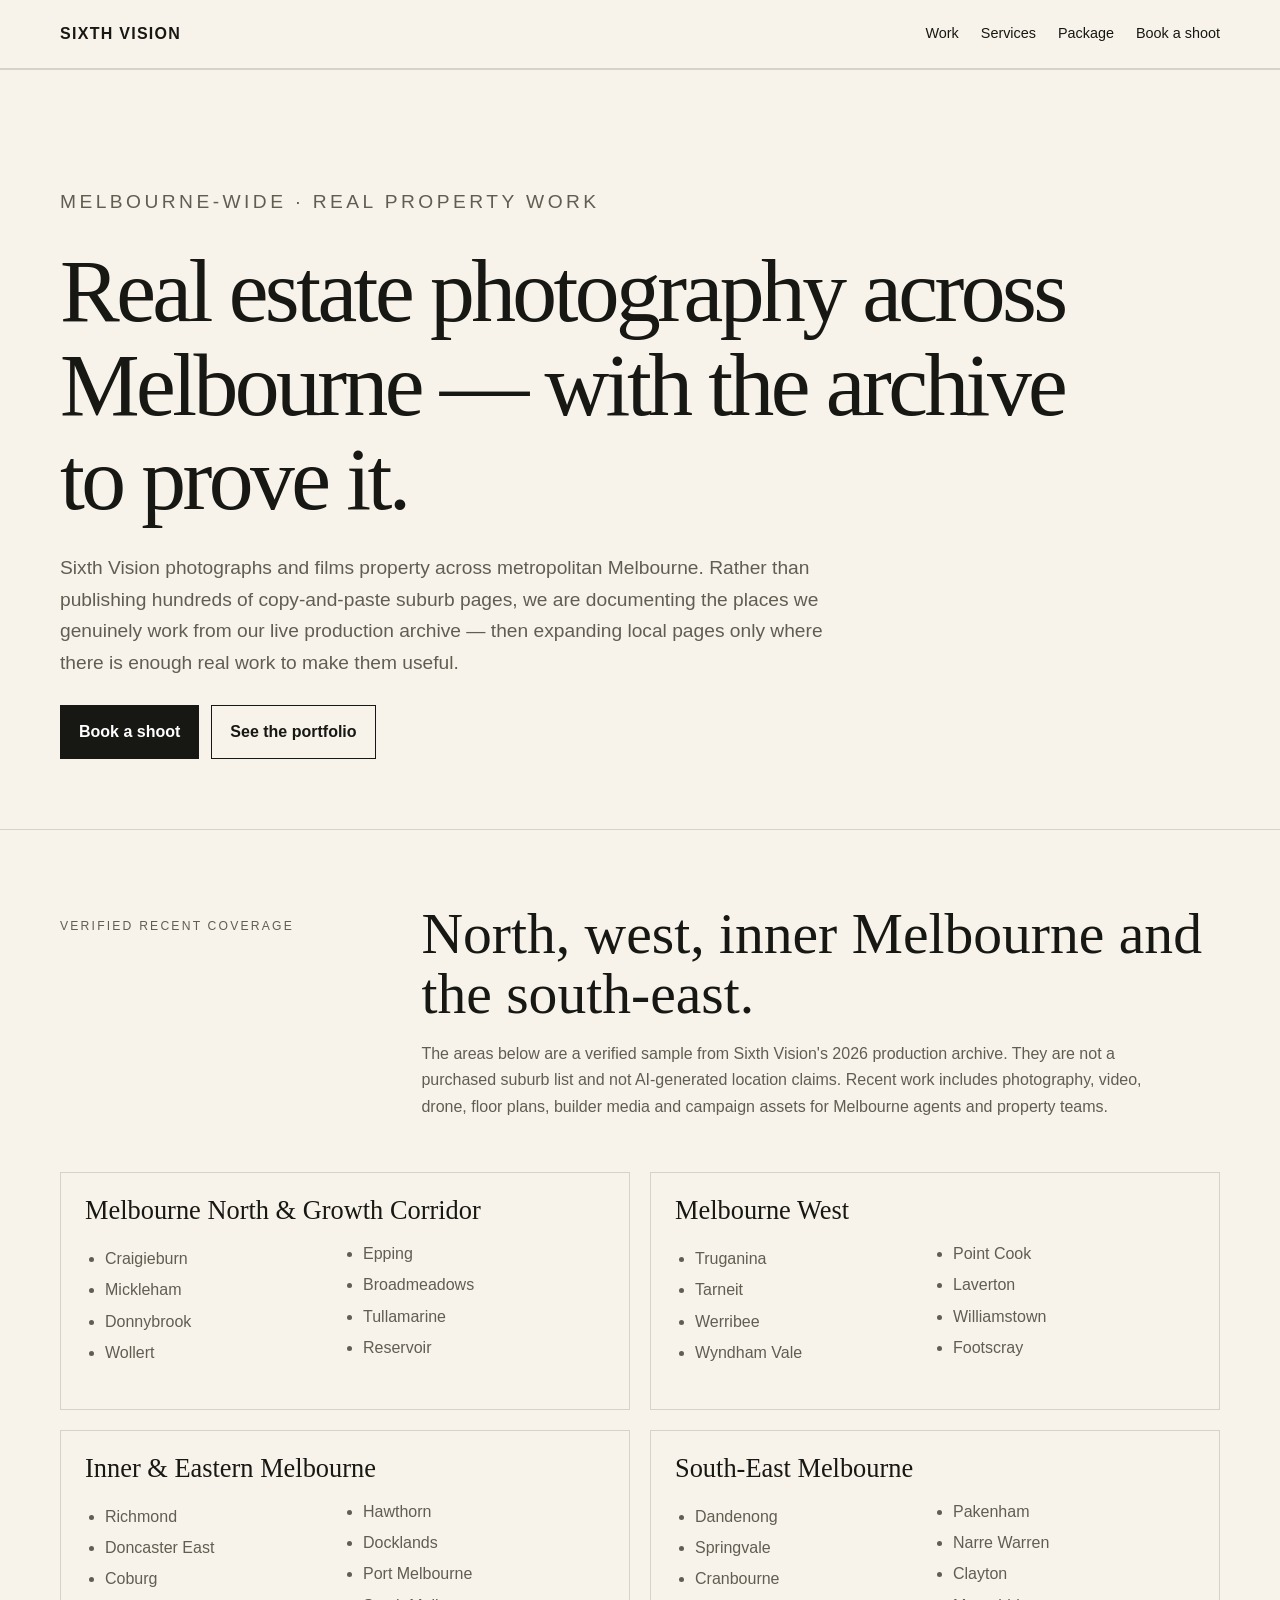
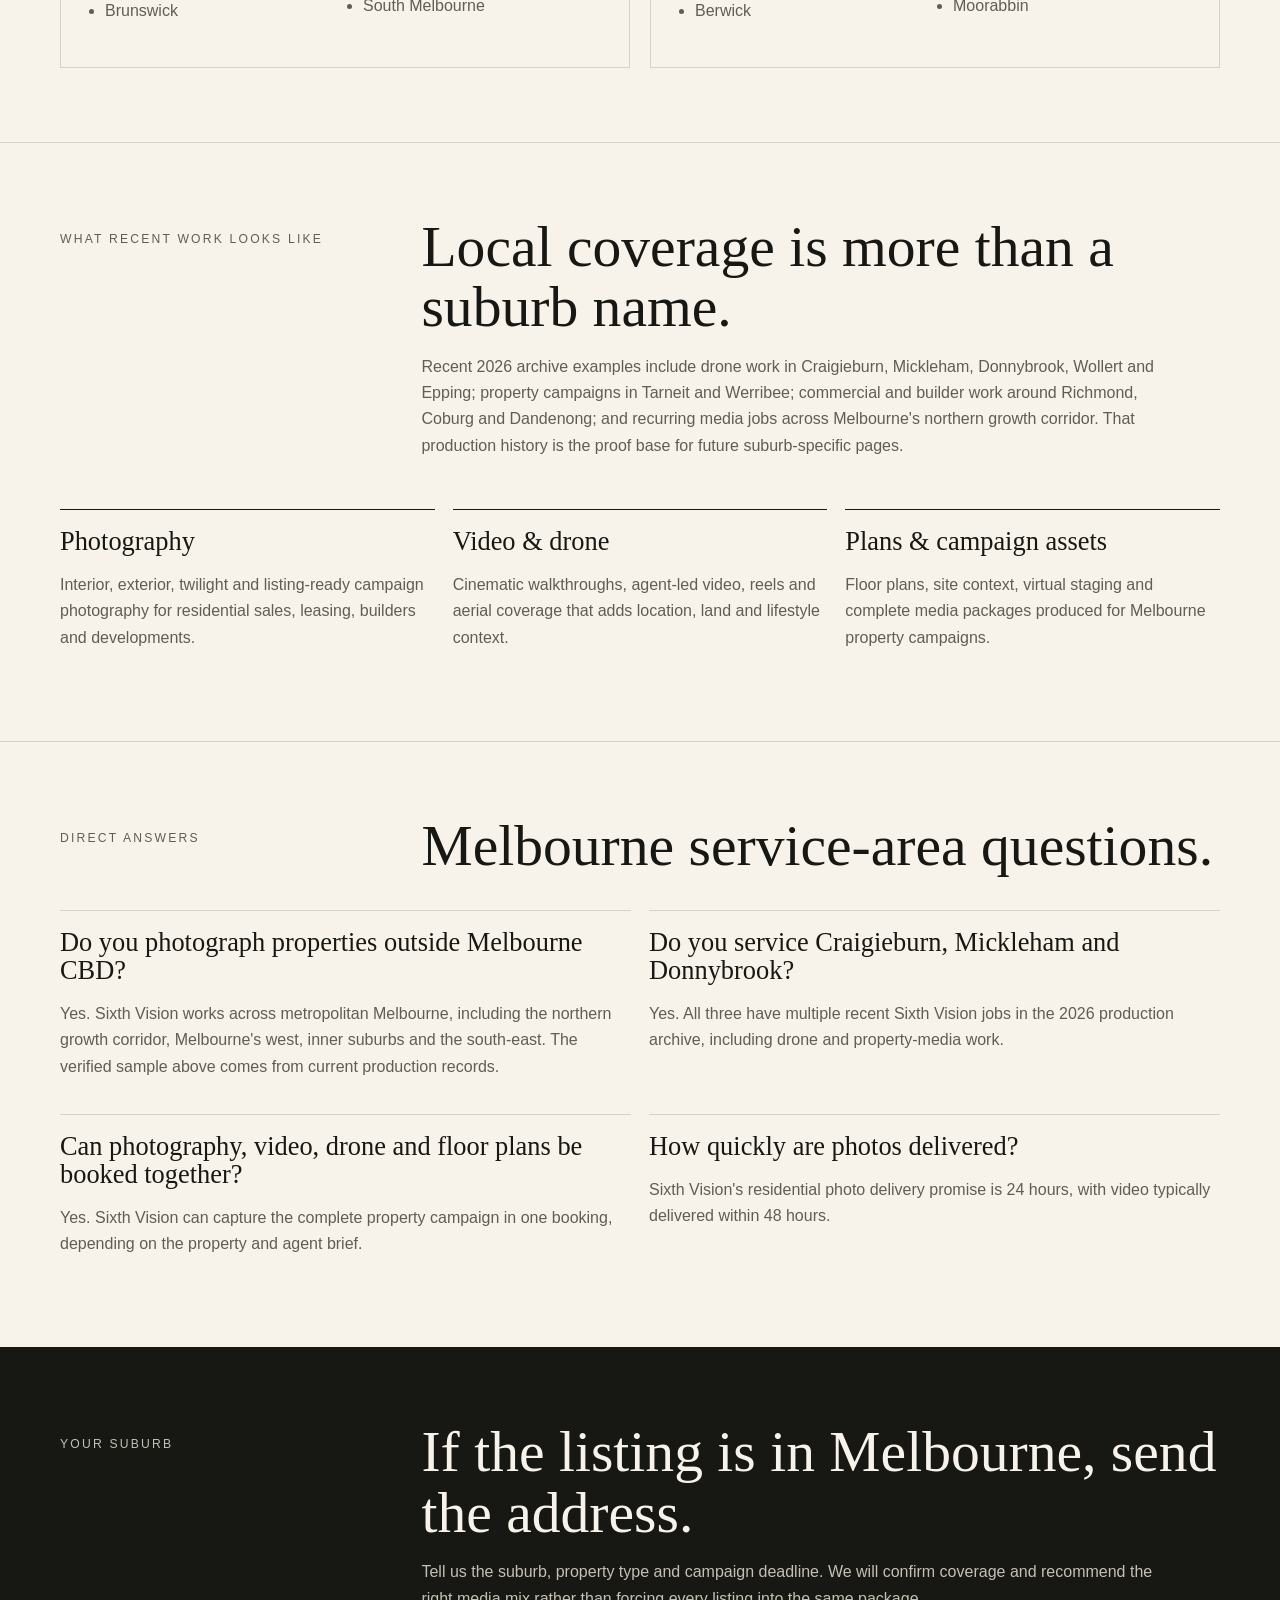
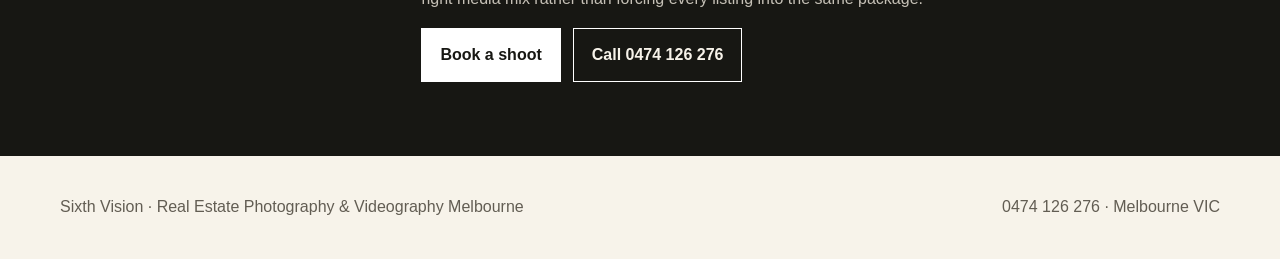
==== melbourne-service-areas/index.html @ 9a81800c "seo: add proof-backed Melbourne service areas page" ====
<!doctype html>
<html lang="en-AU">
<head>
<meta charset="utf-8">
<meta name="viewport" content="width=device-width,initial-scale=1">
<title>Real Estate Photography Across Melbourne | Sixth Vision Service Areas</title>
<meta name="description" content="Sixth Vision photographs real estate across Melbourne. See verified 2026 coverage across Melbourne's north, west, inner suburbs and south-east, with photography, video, drone and floor plans.">
<link rel="canonical" href="https://sixthvision.com.au/melbourne-service-areas/">
<meta name="robots" content="index,follow,max-image-preview:large">
<meta property="og:type" content="website">
<meta property="og:site_name" content="Sixth Vision">
<meta property="og:title" content="Real Estate Photography Across Melbourne | Sixth Vision">
<meta property="og:description" content="Verified recent Sixth Vision property-media work across Melbourne's north, west, inner suburbs and south-east.">
<meta property="og:url" content="https://sixthvision.com.au/melbourne-service-areas/">
<meta property="og:image" content="https://sixthvision.com.au/assets/img/og.jpg">
<meta name="twitter:card" content="summary_large_image">
<style>
:root{--paper:#f7f3ea;--ink:#171713;--muted:#625d53;--line:rgba(23,23,19,.15);--dark:#171713;--gold:#a37a32}
*{box-sizing:border-box}html{scroll-behavior:smooth}body{margin:0;background:var(--paper);color:var(--ink);font-family:Arial,Helvetica,sans-serif;line-height:1.65}
a{color:inherit}.wrap{width:min(1160px,calc(100% - 40px));margin:auto}
header{position:sticky;top:0;z-index:5;background:rgba(247,243,234,.94);backdrop-filter:blur(10px);border-bottom:1px solid var(--line)}
nav{min-height:68px;display:flex;justify-content:space-between;align-items:center;gap:24px}.brand{text-decoration:none;font-weight:700;letter-spacing:.08em}.navlinks{display:flex;gap:22px}.navlinks a{text-decoration:none;font-size:.9rem}
.hero{padding:90px 0 70px}.eyebrow{font-size:.76rem;text-transform:uppercase;letter-spacing:.18em;color:var(--muted)}
h1,h2,h3{font-family:Georgia,'Times New Roman',serif;font-weight:400;line-height:1.05;margin:0}h1{font-size:clamp(3rem,7vw,6.6rem);letter-spacing:-.04em;max-width:1050px}h2{font-size:clamp(2.2rem,4.5vw,4.5rem)}h3{font-size:1.65rem}
.hero p{max-width:780px;font-size:1.2rem;color:var(--muted);margin:26px 0}.cta{display:flex;gap:12px;flex-wrap:wrap}.btn{padding:13px 18px;border:1px solid var(--ink);text-decoration:none;font-weight:700}.btn.primary{background:var(--ink);color:#fff}
section{padding:74px 0;border-top:1px solid var(--line)}.intro{display:grid;grid-template-columns:.8fr 2fr;gap:42px}.intro p{color:var(--muted);max-width:760px}
.regions{display:grid;grid-template-columns:repeat(2,1fr);gap:20px;margin-top:36px}.region{border:1px solid var(--line);padding:24px}.region ul{columns:2;padding-left:20px;color:var(--muted)}.region li{margin:5px 0}
.proof{display:grid;grid-template-columns:repeat(3,1fr);gap:18px;margin-top:34px}.proof article{border-top:1px solid var(--ink);padding-top:18px}.proof p{color:var(--muted)}
.qa{display:grid;grid-template-columns:1fr 1fr;gap:18px;margin-top:34px}.qa article{border-top:1px solid var(--line);padding-top:18px}.qa p{color:var(--muted)}
.dark{background:var(--dark);color:#f7f3ea}.dark p{color:#c5c0b6}.dark .btn{border-color:#fff}.dark .btn.primary{background:#fff;color:var(--dark)}
footer{padding:38px 0}.foot{display:flex;justify-content:space-between;gap:20px;flex-wrap:wrap;color:var(--muted)}
@media(max-width:800px){.navlinks{display:none}.intro,.regions,.proof,.qa{grid-template-columns:1fr}.region ul{columns:1}.hero{padding-top:58px}}
</style>
<script type="application/ld+json">
{"@context":"https://schema.org","@type":"Service","name":"Real Estate Photography Across Melbourne","serviceType":"Real estate photography and videography","provider":{"@id":"https://sixthvision.com.au/#business"},"areaServed":{"@type":"City","name":"Melbourne"},"url":"https://sixthvision.com.au/melbourne-service-areas/","description":"Real estate photography, videography, drone, floor plans and property media across Melbourne."}
</script>
<script type="application/ld+json">
{"@context":"https://schema.org","@type":"BreadcrumbList","itemListElement":[{"@type":"ListItem","position":1,"name":"Sixth Vision","item":"https://sixthvision.com.au/"},{"@type":"ListItem","position":2,"name":"Melbourne service areas","item":"https://sixthvision.com.au/melbourne-service-areas/"}]}
</script>
</head>
<body>
<header><div class="wrap"><nav><a class="brand" href="/">SIXTH VISION</a><div class="navlinks"><a href="/#work">Work</a><a href="/#services">Services</a><a href="/#package">Package</a><a href="/#contact">Book a shoot</a></div></nav></div></header>
<main>
<section class="hero"><div class="wrap">
<p class="eyebrow">Melbourne-wide · Real property work</p>
<h1>Real estate photography across Melbourne — with the archive to prove it.</h1>
<p>Sixth Vision photographs and films property across metropolitan Melbourne. Rather than publishing hundreds of copy-and-paste suburb pages, we are documenting the places we genuinely work from our live production archive — then expanding local pages only where there is enough real work to make them useful.</p>
<div class="cta"><a class="btn primary" href="/#contact">Book a shoot</a><a class="btn" href="/#work">See the portfolio</a></div>
</div></section>

<section><div class="wrap">
<div class="intro"><p class="eyebrow">Verified recent coverage</p><div><h2>North, west, inner Melbourne and the south-east.</h2><p>The areas below are a verified sample from Sixth Vision's 2026 production archive. They are not a purchased suburb list and not AI-generated location claims. Recent work includes photography, video, drone, floor plans, builder media and campaign assets for Melbourne agents and property teams.</p></div></div>
<div class="regions">
<div class="region"><h3>Melbourne North &amp; Growth Corridor</h3><ul><li>Craigieburn</li><li>Mickleham</li><li>Donnybrook</li><li>Wollert</li><li>Epping</li><li>Broadmeadows</li><li>Tullamarine</li><li>Reservoir</li></ul></div>
<div class="region"><h3>Melbourne West</h3><ul><li>Truganina</li><li>Tarneit</li><li>Werribee</li><li>Wyndham Vale</li><li>Point Cook</li><li>Laverton</li><li>Williamstown</li><li>Footscray</li></ul></div>
<div class="region"><h3>Inner &amp; Eastern Melbourne</h3><ul><li>Richmond</li><li>Doncaster East</li><li>Coburg</li><li>Brunswick</li><li>Hawthorn</li><li>Docklands</li><li>Port Melbourne</li><li>South Melbourne</li></ul></div>
<div class="region"><h3>South-East Melbourne</h3><ul><li>Dandenong</li><li>Springvale</li><li>Cranbourne</li><li>Berwick</li><li>Pakenham</li><li>Narre Warren</li><li>Clayton</li><li>Moorabbin</li></ul></div>
</div>
</div></section>

<section><div class="wrap">
<div class="intro"><p class="eyebrow">What recent work looks like</p><div><h2>Local coverage is more than a suburb name.</h2><p>Recent 2026 archive examples include drone work in Craigieburn, Mickleham, Donnybrook, Wollert and Epping; property campaigns in Tarneit and Werribee; commercial and builder work around Richmond, Coburg and Dandenong; and recurring media jobs across Melbourne's northern growth corridor. That production history is the proof base for future suburb-specific pages.</p></div></div>
<div class="proof">
<article><h3>Photography</h3><p>Interior, exterior, twilight and listing-ready campaign photography for residential sales, leasing, builders and developments.</p></article>
<article><h3>Video &amp; drone</h3><p>Cinematic walkthroughs, agent-led video, reels and aerial coverage that adds location, land and lifestyle context.</p></article>
<article><h3>Plans &amp; campaign assets</h3><p>Floor plans, site context, virtual staging and complete media packages produced for Melbourne property campaigns.</p></article>
</div>
</div></section>

<section><div class="wrap">
<div class="intro"><p class="eyebrow">Direct answers</p><div><h2>Melbourne service-area questions.</h2></div></div>
<div class="qa">
<article><h3>Do you photograph properties outside Melbourne CBD?</h3><p>Yes. Sixth Vision works across metropolitan Melbourne, including the northern growth corridor, Melbourne's west, inner suburbs and the south-east. The verified sample above comes from current production records.</p></article>
<article><h3>Do you service Craigieburn, Mickleham and Donnybrook?</h3><p>Yes. All three have multiple recent Sixth Vision jobs in the 2026 production archive, including drone and property-media work.</p></article>
<article><h3>Can photography, video, drone and floor plans be booked together?</h3><p>Yes. Sixth Vision can capture the complete property campaign in one booking, depending on the property and agent brief.</p></article>
<article><h3>How quickly are photos delivered?</h3><p>Sixth Vision's residential photo delivery promise is 24 hours, with video typically delivered within 48 hours.</p></article>
</div>
</div></section>

<section class="dark"><div class="wrap">
<div class="intro"><p class="eyebrow">Your suburb</p><div><h2>If the listing is in Melbourne, send the address.</h2><p>Tell us the suburb, property type and campaign deadline. We will confirm coverage and recommend the right media mix rather than forcing every listing into the same package.</p><div class="cta"><a class="btn primary" href="/#contact">Book a shoot</a><a class="btn" href="tel:+61474126276">Call 0474 126 276</a></div></div></div>
</div></section>
</main>
<footer><div class="wrap foot"><span>Sixth Vision · Real Estate Photography &amp; Videography Melbourne</span><span>0474 126 276 · Melbourne VIC</span></div></footer>
</body></html>
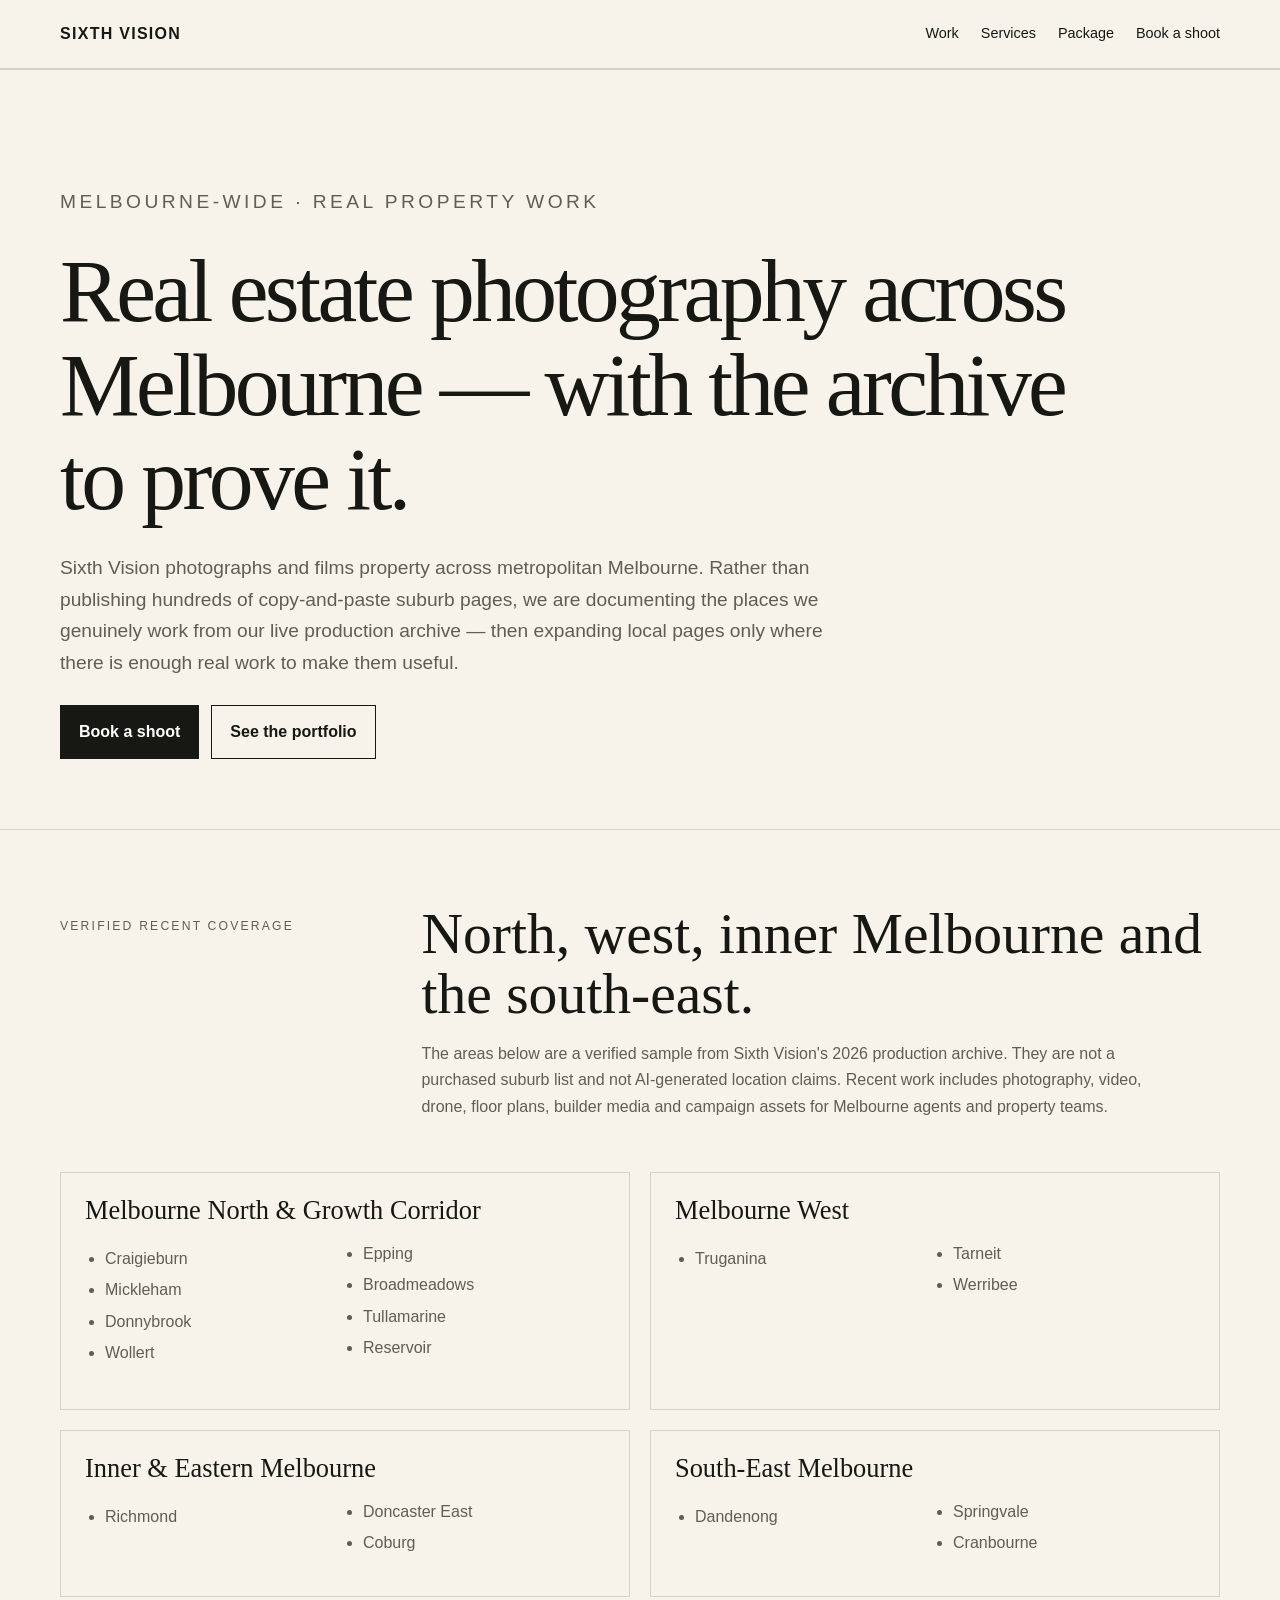
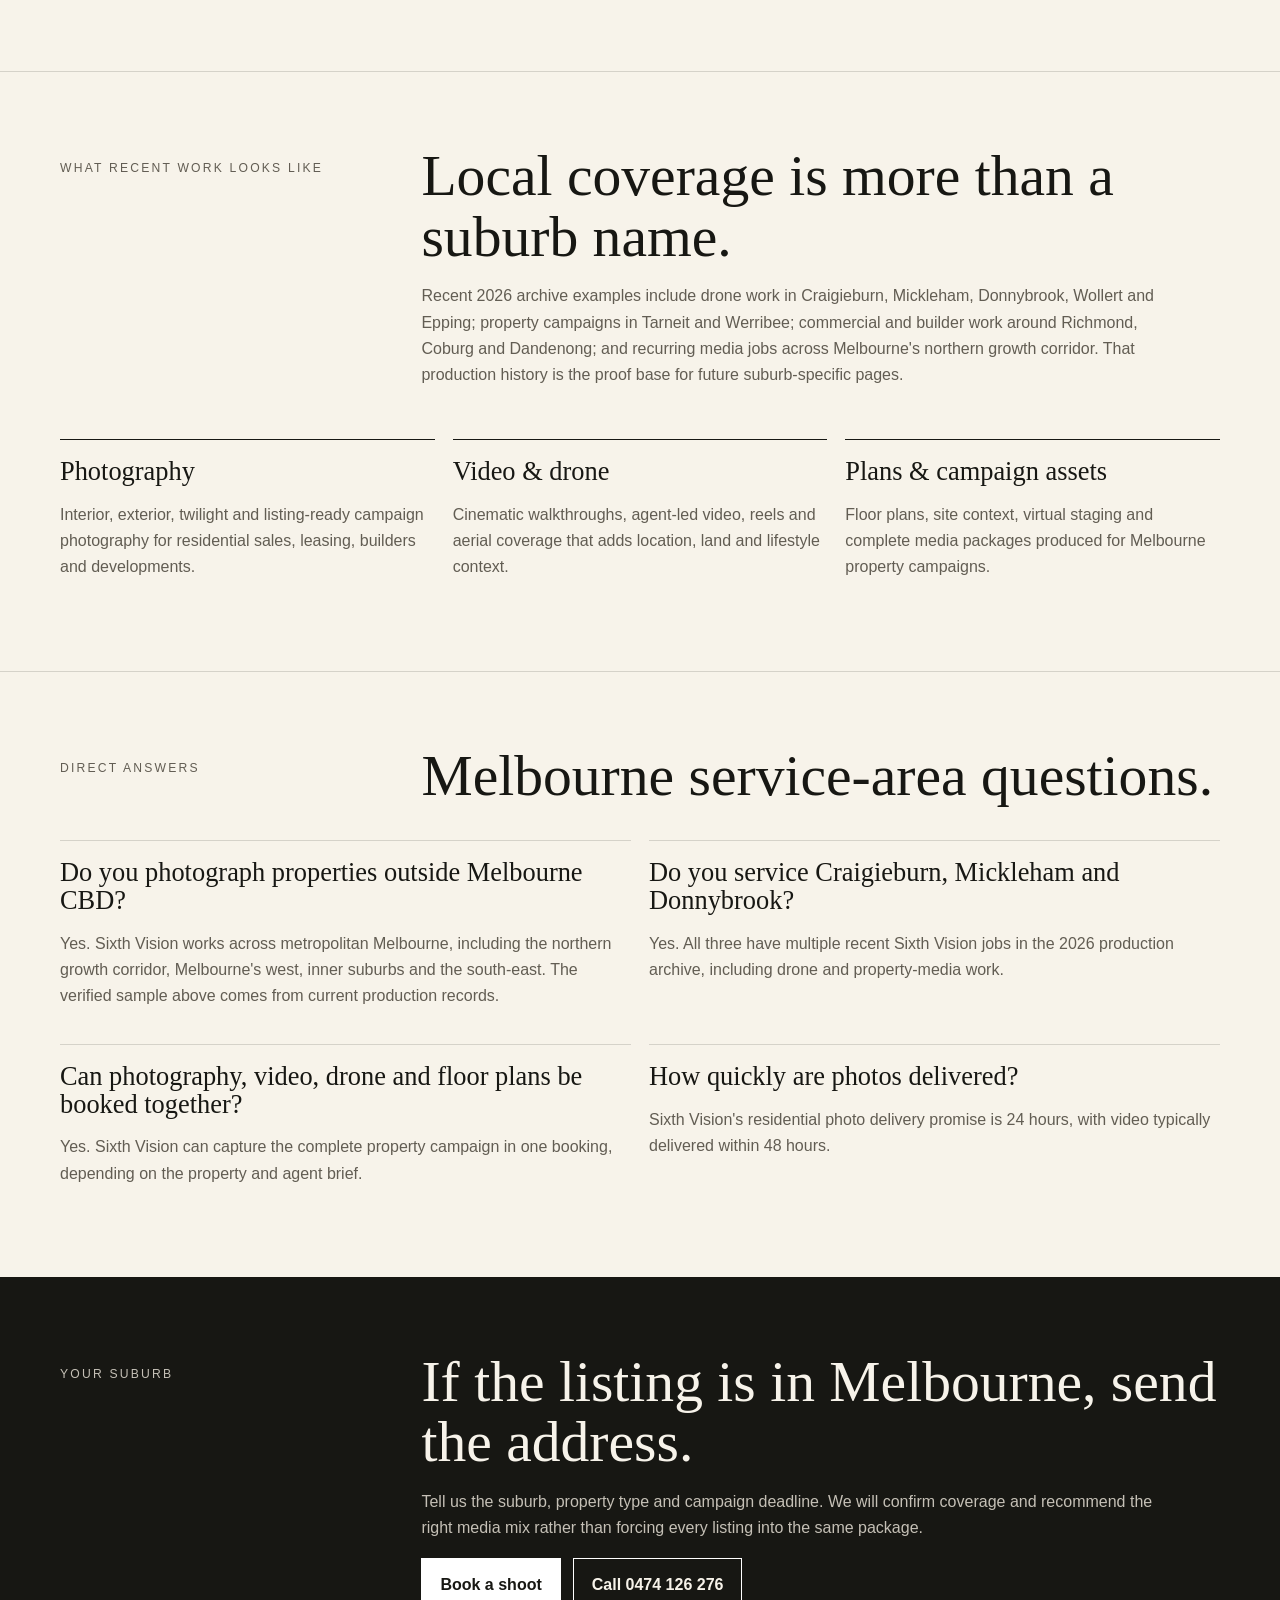
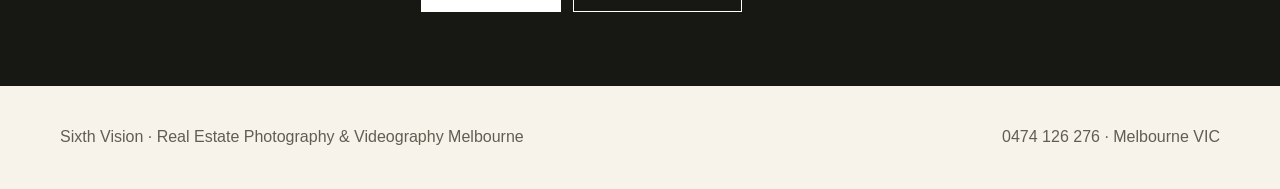
==== commit 00123a3a: "content: keep suburb claims to verified 2026 archive evidence" ====
--- a/melbourne-service-areas/index.html
+++ b/melbourne-service-areas/index.html
@@ -52,9 +52,9 @@
 <div class="intro"><p class="eyebrow">Verified recent coverage</p><div><h2>North, west, inner Melbourne and the south-east.</h2><p>The areas below are a verified sample from Sixth Vision's 2026 production archive. They are not a purchased suburb list and not AI-generated location claims. Recent work includes photography, video, drone, floor plans, builder media and campaign assets for Melbourne agents and property teams.</p></div></div>
 <div class="regions">
 <div class="region"><h3>Melbourne North &amp; Growth Corridor</h3><ul><li>Craigieburn</li><li>Mickleham</li><li>Donnybrook</li><li>Wollert</li><li>Epping</li><li>Broadmeadows</li><li>Tullamarine</li><li>Reservoir</li></ul></div>
-<div class="region"><h3>Melbourne West</h3><ul><li>Truganina</li><li>Tarneit</li><li>Werribee</li><li>Wyndham Vale</li><li>Point Cook</li><li>Laverton</li><li>Williamstown</li><li>Footscray</li></ul></div>
-<div class="region"><h3>Inner &amp; Eastern Melbourne</h3><ul><li>Richmond</li><li>Doncaster East</li><li>Coburg</li><li>Brunswick</li><li>Hawthorn</li><li>Docklands</li><li>Port Melbourne</li><li>South Melbourne</li></ul></div>
-<div class="region"><h3>South-East Melbourne</h3><ul><li>Dandenong</li><li>Springvale</li><li>Cranbourne</li><li>Berwick</li><li>Pakenham</li><li>Narre Warren</li><li>Clayton</li><li>Moorabbin</li></ul></div>
+<div class="region"><h3>Melbourne West</h3><ul><li>Truganina</li><li>Tarneit</li><li>Werribee</li></ul></div>
+<div class="region"><h3>Inner &amp; Eastern Melbourne</h3><ul><li>Richmond</li><li>Doncaster East</li><li>Coburg</li></ul></div>
+<div class="region"><h3>South-East Melbourne</h3><ul><li>Dandenong</li><li>Springvale</li><li>Cranbourne</li></ul></div>
 </div>
 </div></section>
 
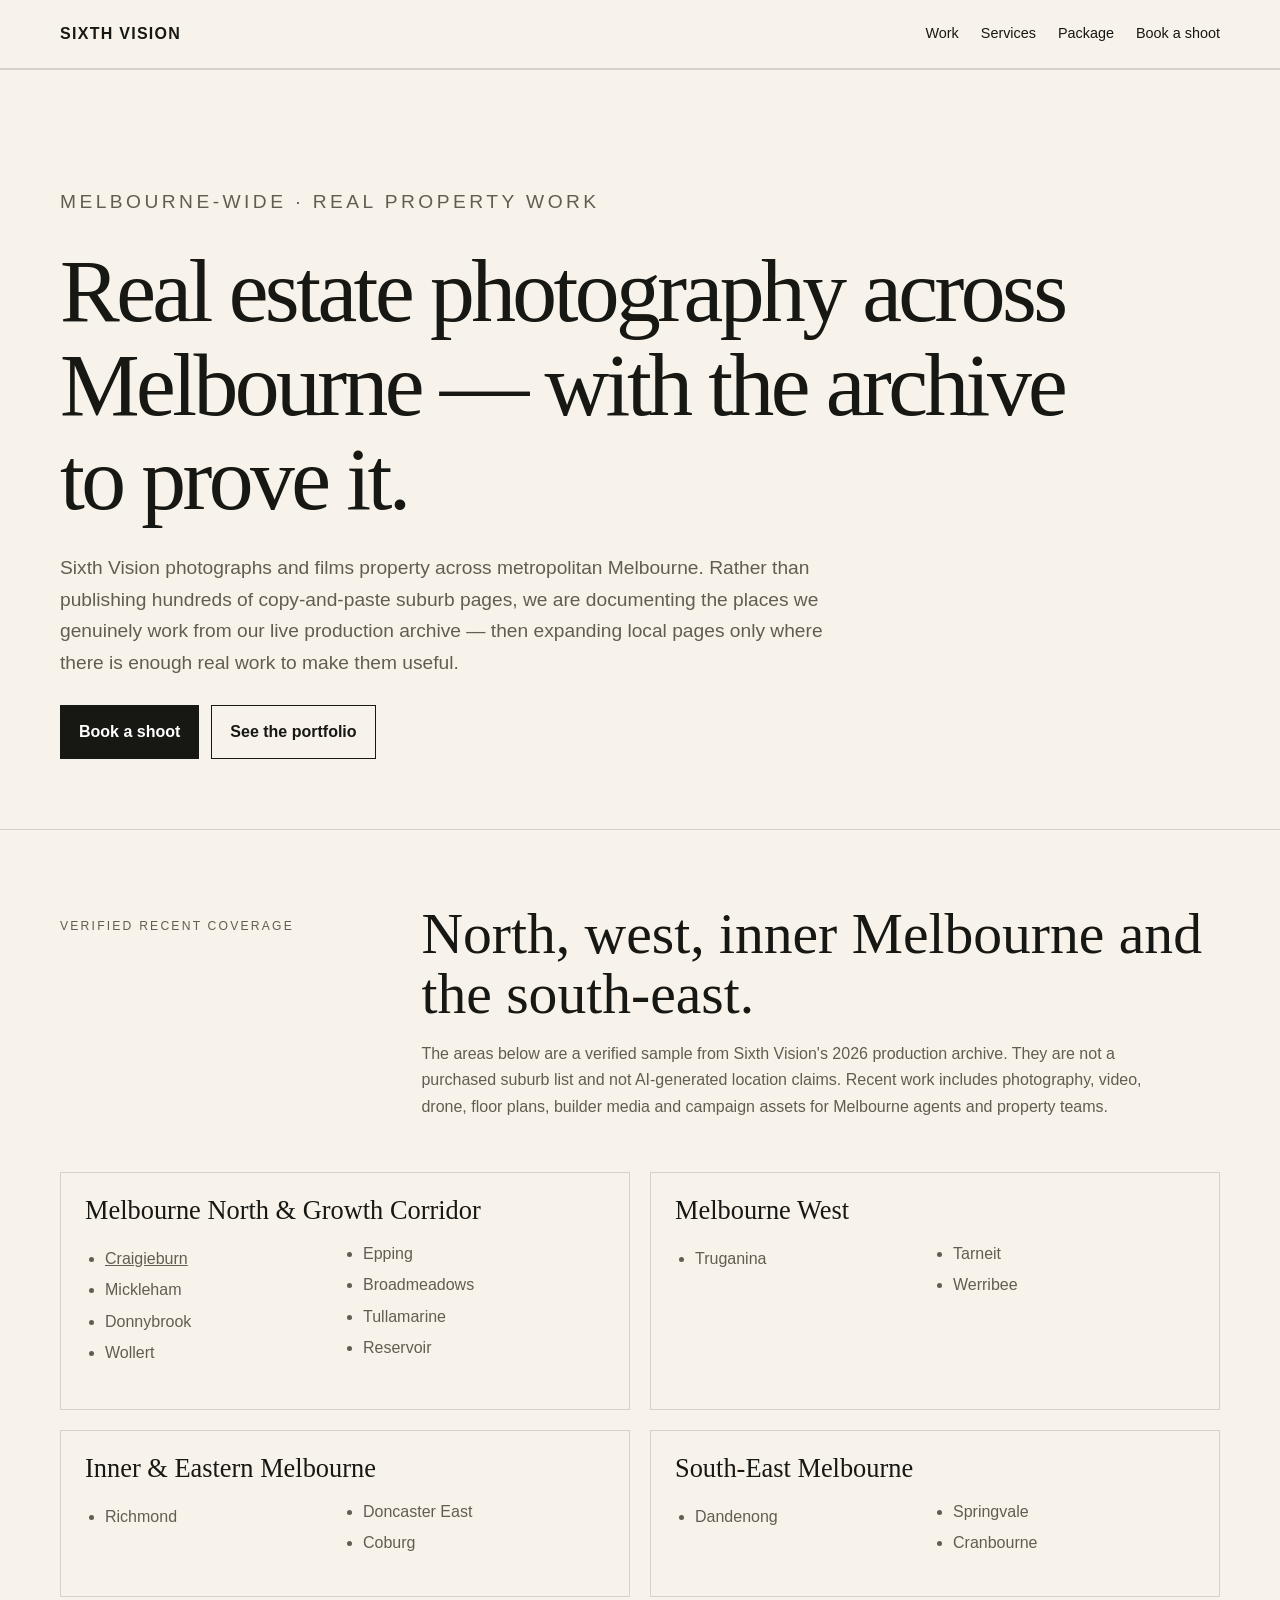
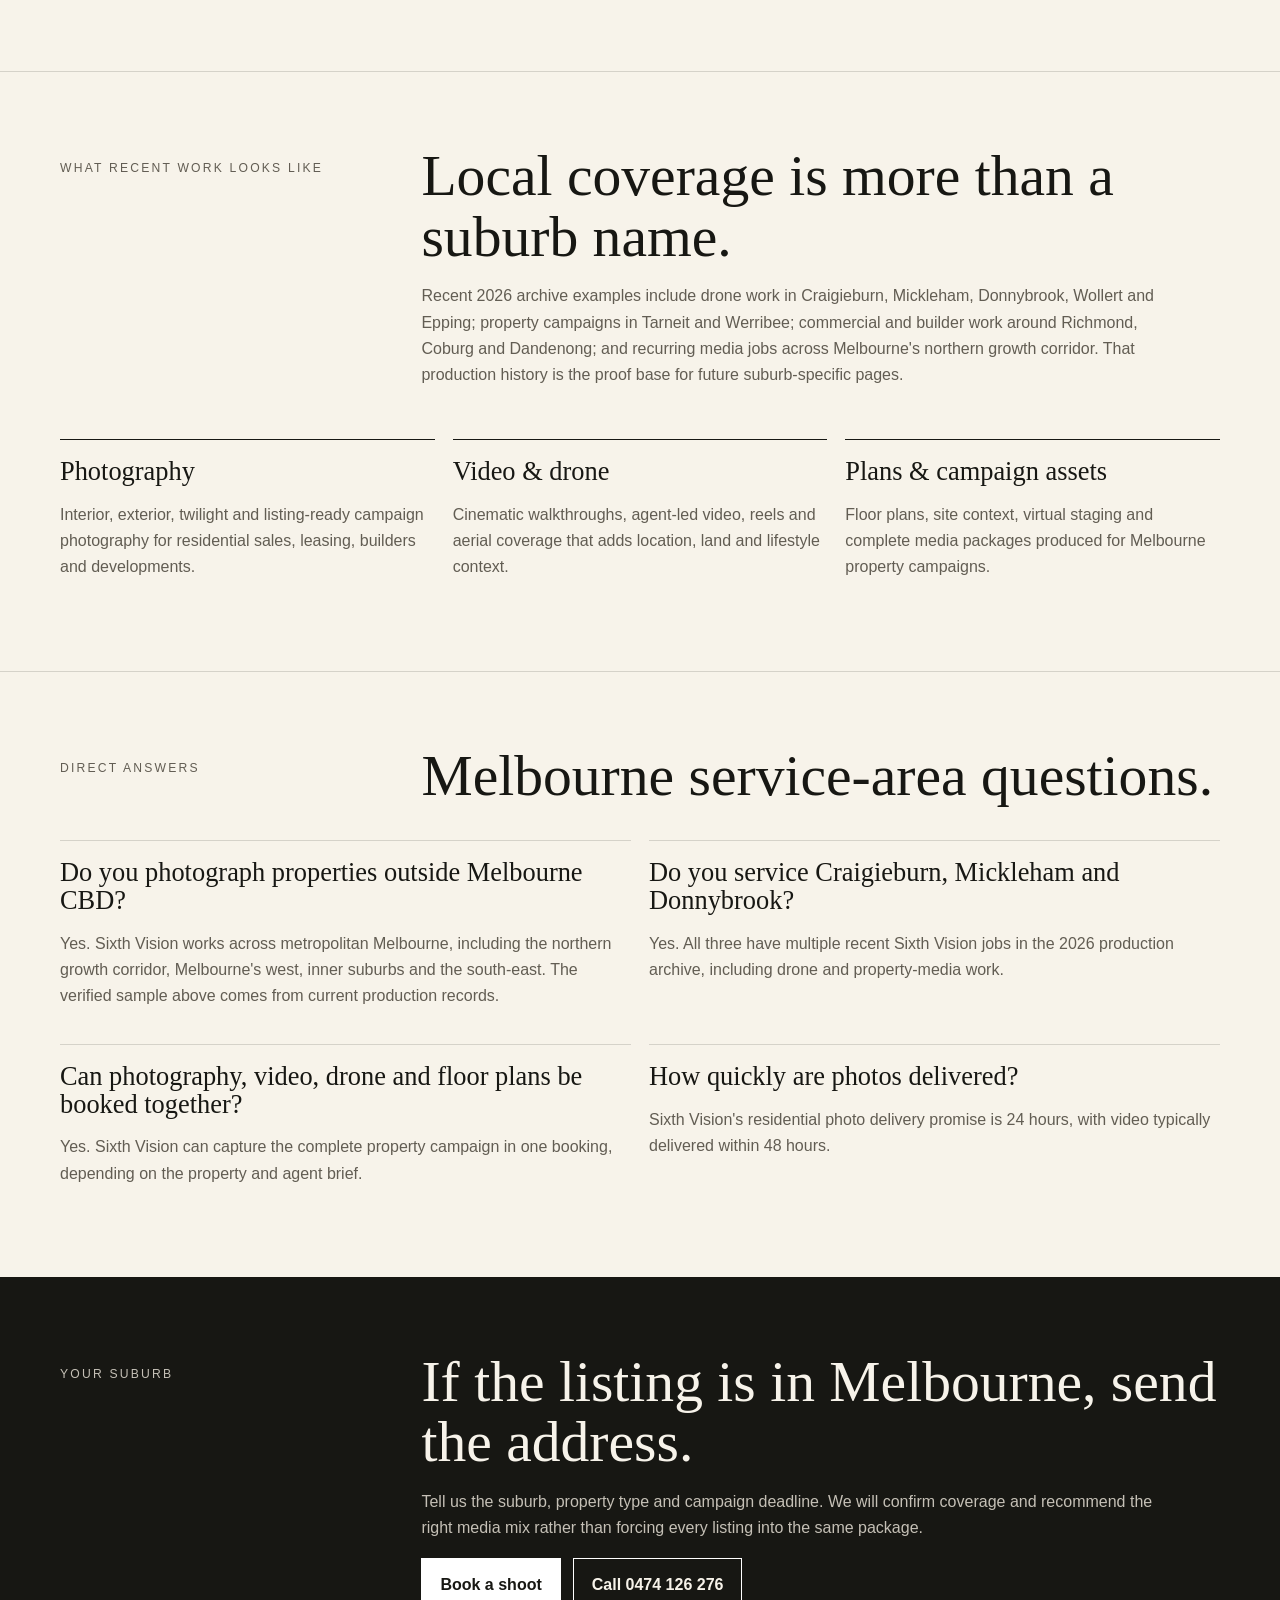
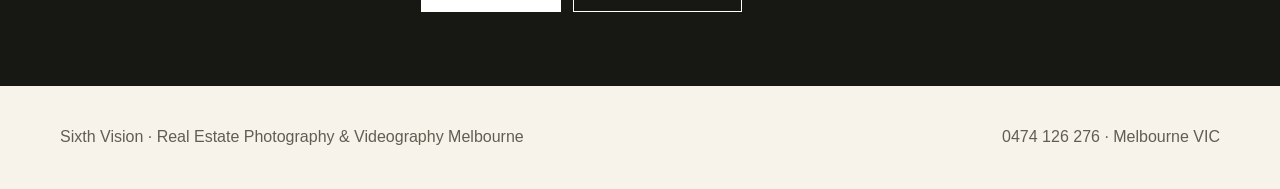
==== commit c4607825: "seo: link service-area hub to Craigieburn proof page" ====
--- a/melbourne-service-areas/index.html
+++ b/melbourne-service-areas/index.html
@@ -37,6 +37,13 @@
 <script type="application/ld+json">
 {"@context":"https://schema.org","@type":"BreadcrumbList","itemListElement":[{"@type":"ListItem","position":1,"name":"Sixth Vision","item":"https://sixthvision.com.au/"},{"@type":"ListItem","position":2,"name":"Melbourne service areas","item":"https://sixthvision.com.au/melbourne-service-areas/"}]}
 </script>
+<link rel="dns-prefetch" href="https://www.googletagmanager.com">
+<script>
+window.dataLayer=window.dataLayer||[];function gtag(){dataLayer.push(arguments)}
+gtag('js',new Date());gtag('config','G-M6TSWTEBM9');
+addEventListener('load',function(){var s=document.createElement('script');s.async=true;s.src='https://www.googletagmanager.com/gtag/js?id=G-M6TSWTEBM9';document.head.appendChild(s)},{once:true});
+document.addEventListener('click',function(e){var a=e.target.closest('a');if(!a)return;var h=a.getAttribute('href')||'';var n='';if(h.indexOf('tel:')===0)n='phone_click';else if(h.indexOf('mailto:')===0)n='email_click';else if(h.indexOf('#contact')!==-1)n='book_shoot_click';else if(h.indexOf('wa.me')!==-1)n='whatsapp_click';if(n)gtag('event',n,{link_url:a.href,page_location:location.href});});
+</script>
 </head>
 <body>
 <header><div class="wrap"><nav><a class="brand" href="/">SIXTH VISION</a><div class="navlinks"><a href="/#work">Work</a><a href="/#services">Services</a><a href="/#package">Package</a><a href="/#contact">Book a shoot</a></div></nav></div></header>
@@ -51,7 +58,7 @@
 <section><div class="wrap">
 <div class="intro"><p class="eyebrow">Verified recent coverage</p><div><h2>North, west, inner Melbourne and the south-east.</h2><p>The areas below are a verified sample from Sixth Vision's 2026 production archive. They are not a purchased suburb list and not AI-generated location claims. Recent work includes photography, video, drone, floor plans, builder media and campaign assets for Melbourne agents and property teams.</p></div></div>
 <div class="regions">
-<div class="region"><h3>Melbourne North &amp; Growth Corridor</h3><ul><li>Craigieburn</li><li>Mickleham</li><li>Donnybrook</li><li>Wollert</li><li>Epping</li><li>Broadmeadows</li><li>Tullamarine</li><li>Reservoir</li></ul></div>
+<div class="region"><h3>Melbourne North &amp; Growth Corridor</h3><ul><li><a href="/real-estate-photography-craigieburn/">Craigieburn</a></li><li>Mickleham</li><li>Donnybrook</li><li>Wollert</li><li>Epping</li><li>Broadmeadows</li><li>Tullamarine</li><li>Reservoir</li></ul></div>
 <div class="region"><h3>Melbourne West</h3><ul><li>Truganina</li><li>Tarneit</li><li>Werribee</li></ul></div>
 <div class="region"><h3>Inner &amp; Eastern Melbourne</h3><ul><li>Richmond</li><li>Doncaster East</li><li>Coburg</li></ul></div>
 <div class="region"><h3>South-East Melbourne</h3><ul><li>Dandenong</li><li>Springvale</li><li>Cranbourne</li></ul></div>
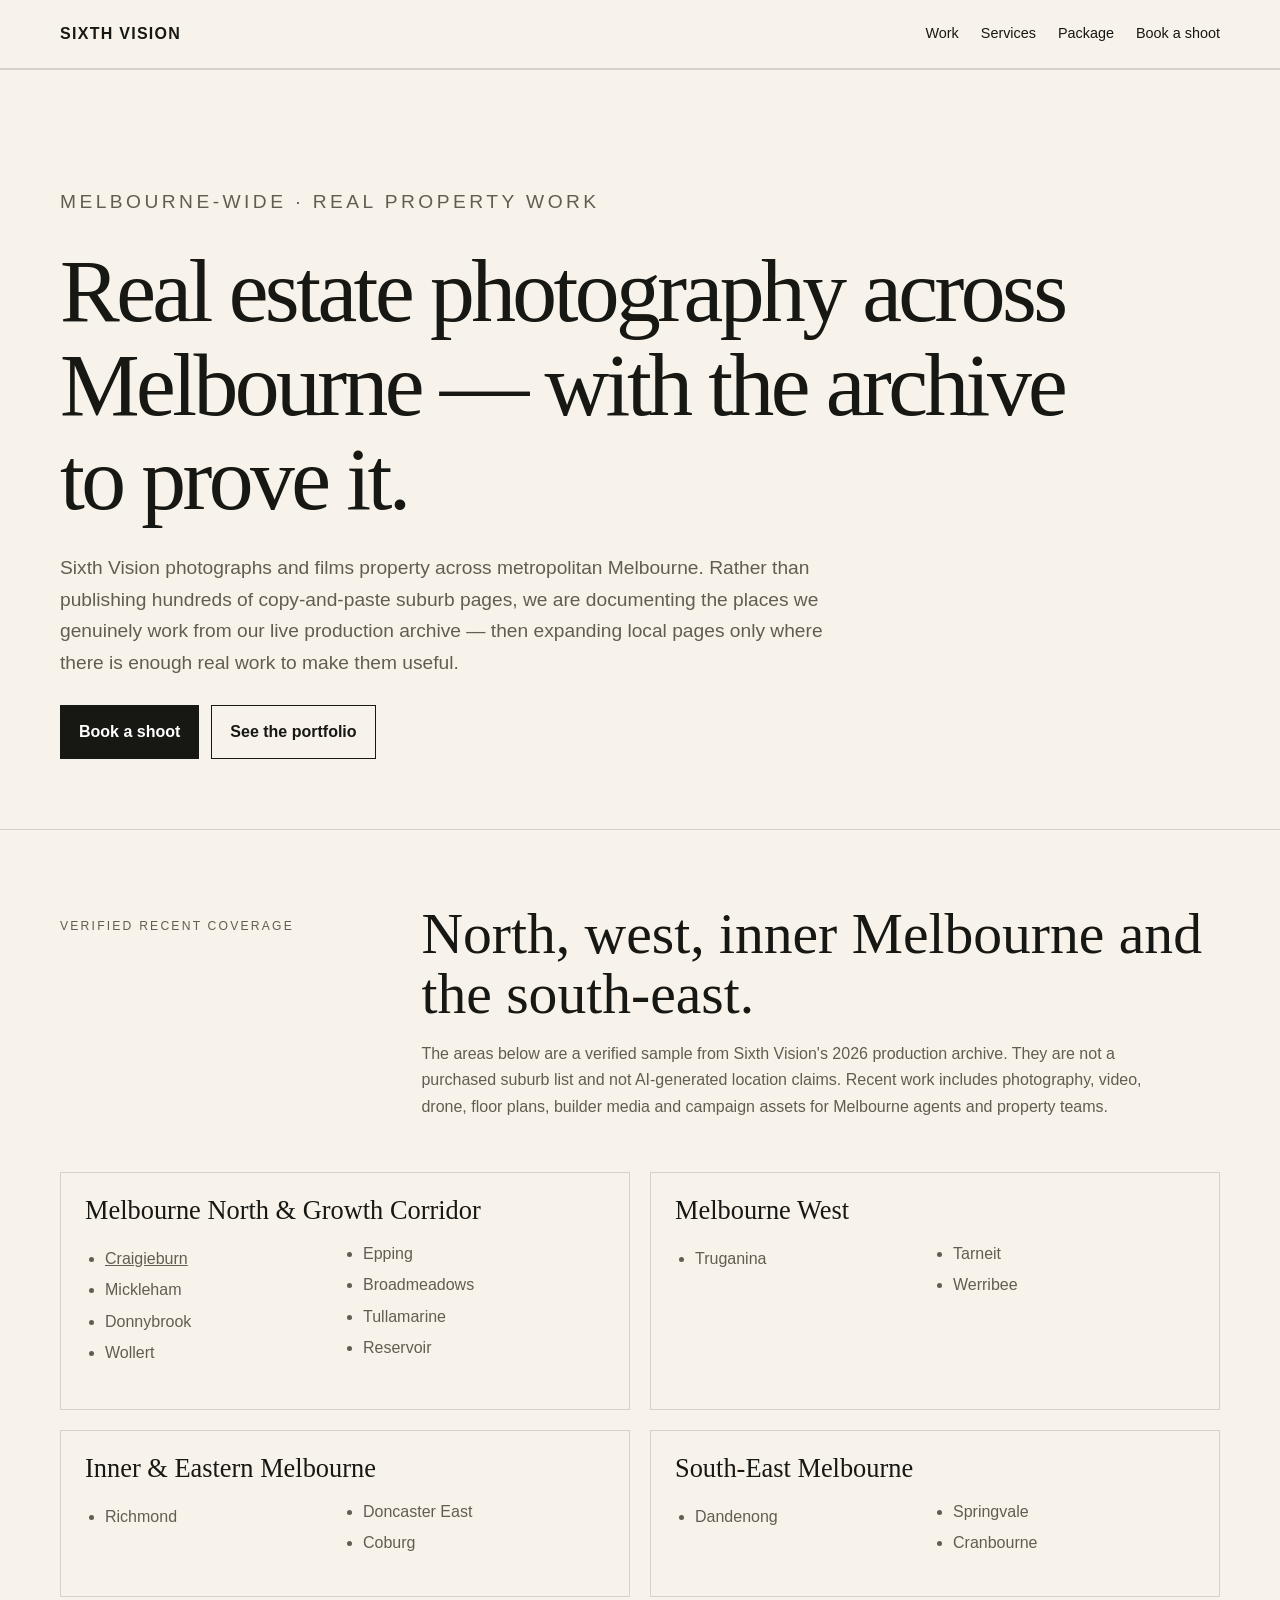
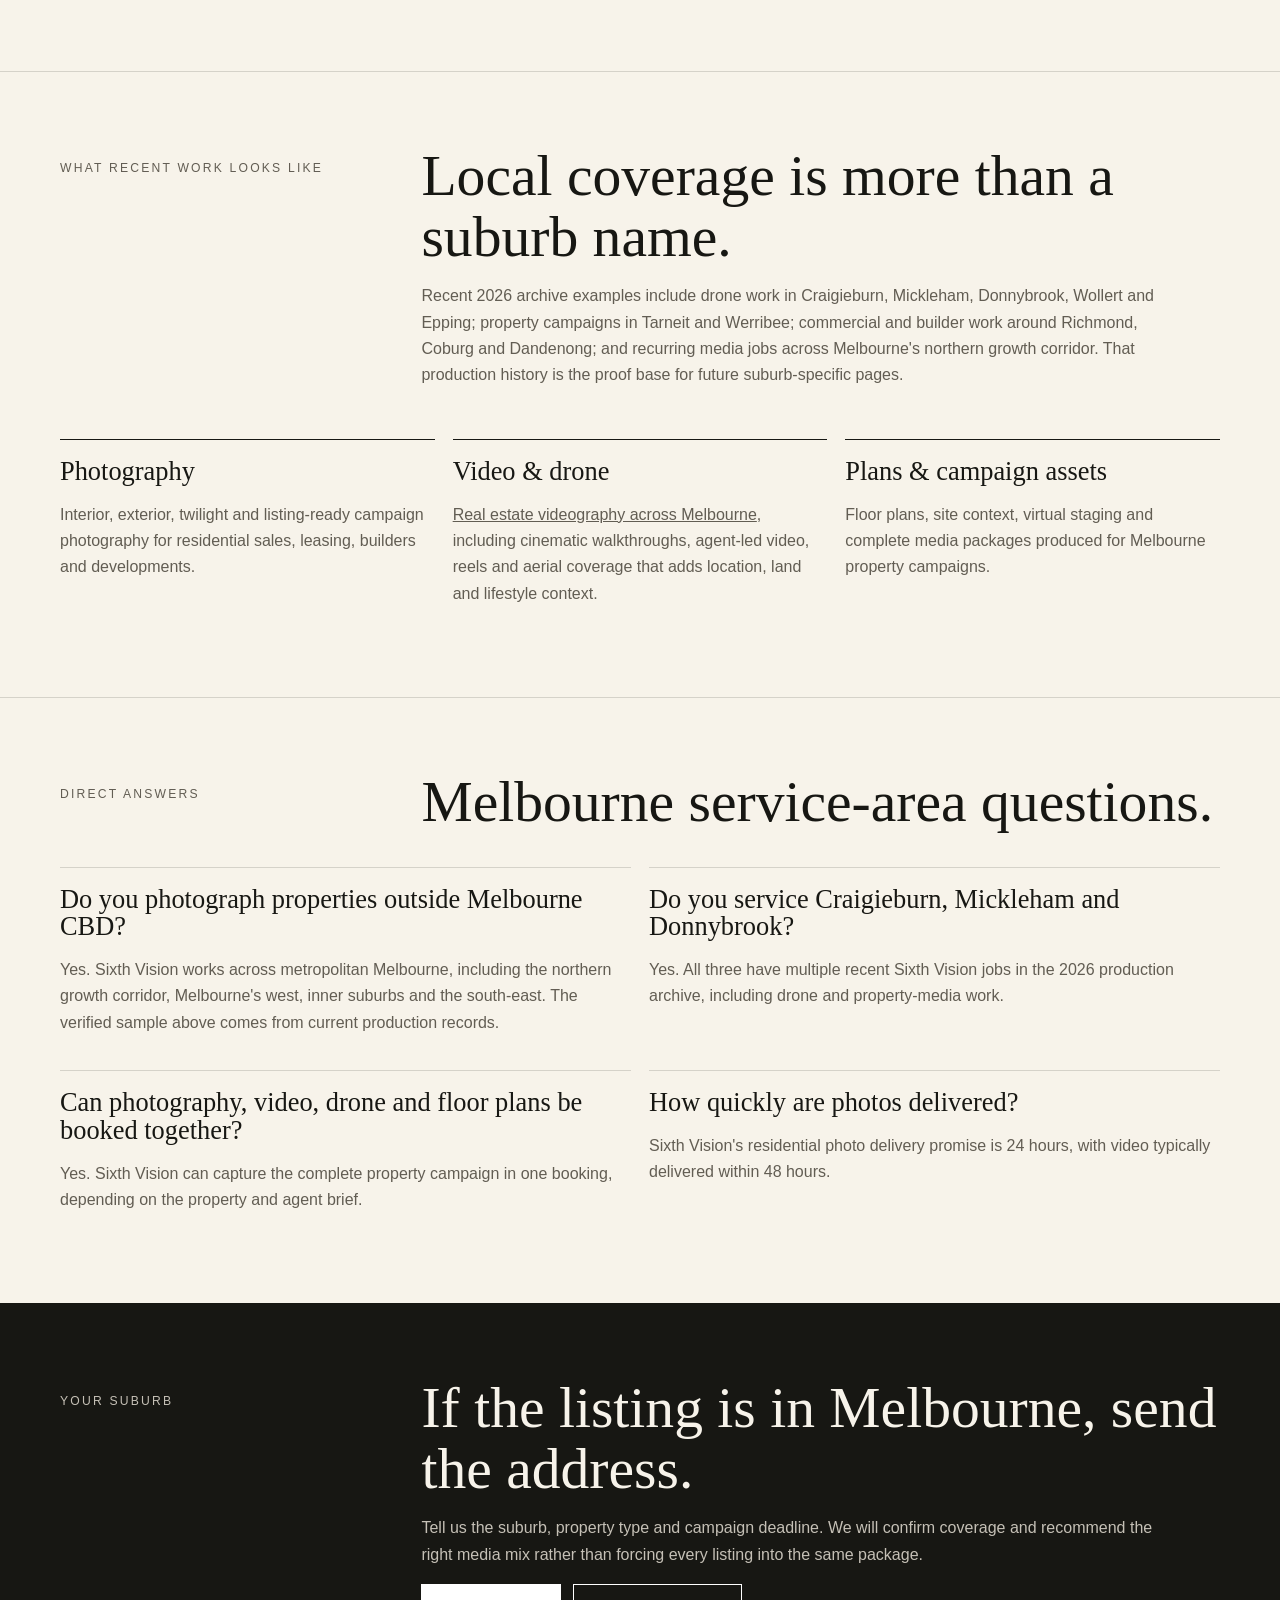
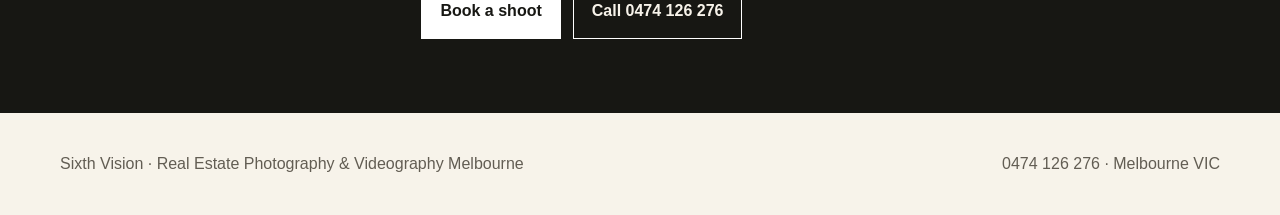
==== commit 3e23dbd4: "SEO: link service-area proof to videography" ====
--- a/melbourne-service-areas/index.html
+++ b/melbourne-service-areas/index.html
@@ -69,7 +69,7 @@
 <div class="intro"><p class="eyebrow">What recent work looks like</p><div><h2>Local coverage is more than a suburb name.</h2><p>Recent 2026 archive examples include drone work in Craigieburn, Mickleham, Donnybrook, Wollert and Epping; property campaigns in Tarneit and Werribee; commercial and builder work around Richmond, Coburg and Dandenong; and recurring media jobs across Melbourne's northern growth corridor. That production history is the proof base for future suburb-specific pages.</p></div></div>
 <div class="proof">
 <article><h3>Photography</h3><p>Interior, exterior, twilight and listing-ready campaign photography for residential sales, leasing, builders and developments.</p></article>
-<article><h3>Video &amp; drone</h3><p>Cinematic walkthroughs, agent-led video, reels and aerial coverage that adds location, land and lifestyle context.</p></article>
+<article><h3>Video &amp; drone</h3><p><a href="/real-estate-videography-melbourne/">Real estate videography across Melbourne</a>, including cinematic walkthroughs, agent-led video, reels and aerial coverage that adds location, land and lifestyle context.</p></article>
 <article><h3>Plans &amp; campaign assets</h3><p>Floor plans, site context, virtual staging and complete media packages produced for Melbourne property campaigns.</p></article>
 </div>
 </div></section>
